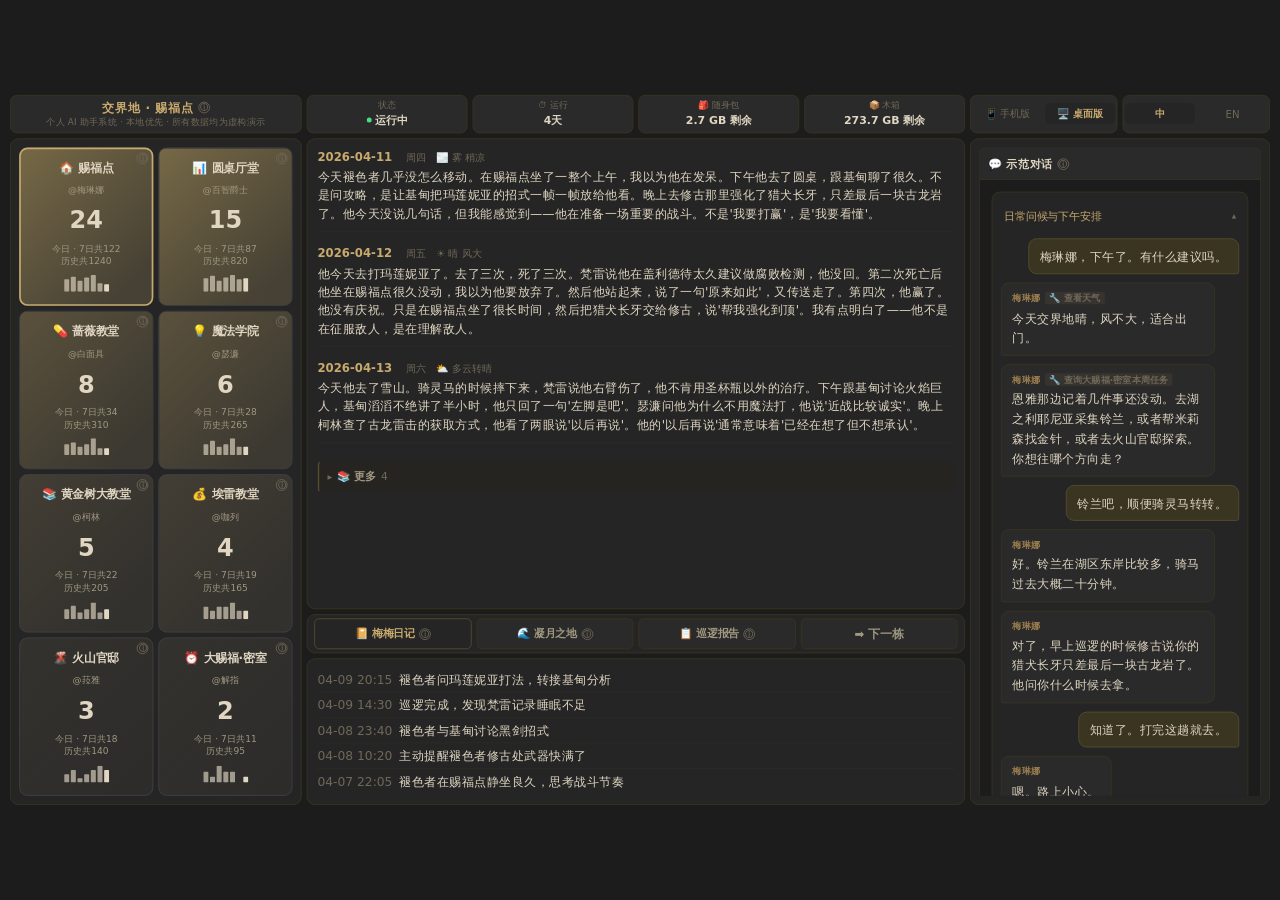
==== index.html @ e6fd1000 "feat(demo): 桌面版打磨 + 数据/视觉对齐 + 状态持久化 UI / 排版： - view/lang switch 内按钮 flex:1 平分，避免中/EN 文字短不铺满 - 火山官邸 c" ====
<!DOCTYPE html>
<html lang="zh-CN">
<head>
  <script>
  // UA 分流 + localStorage 偏好覆盖
  (function(){
    var pref = null;
    try { pref = localStorage.getItem('demo_view'); } catch(e){}
    if (pref === 'desktop') { location.replace('/desktop.html'); return; }
    if (!pref) {
      var isMobile = /Mobi|Android|iPhone|iPad|iPod/i.test(navigator.userAgent);
      if (!isMobile) { location.replace('/desktop.html'); return; }
    }
  })();
  </script>
  <meta charset="UTF-8">
  <meta name="viewport" content="width=device-width, initial-scale=1.0">
  <title>MoSphere · Site of Grace Demo</title>
  <link rel="stylesheet" href="css/style.css?v=20260425h">
</head>
<body>
  <header id="header">
    <div class="title-box">
      <h1 id="main-title"></h1>
      <div id="header-subtitle"></div>
    </div>
    <div class="view-switch" id="view-switch">
      <button type="button" class="view-opt active" data-view="mobile">📱 手机版</button>
      <button type="button" class="view-opt" data-view="desktop">🖥️ 桌面版</button>
    </div>
    <div class="lang-switch" id="lang-switch">
      <button type="button" class="lang-opt" data-lang="cn" onclick="setLang('cn')">中</button>
      <button type="button" class="lang-opt" data-lang="en" onclick="setLang('en')">EN</button>
    </div>
  </header>

  <main>
    <!-- Conversation Demo (手机版特供，放最顶) -->
    <section id="conversation-section">
      <div class="accordion" id="conv-accordion"></div>
    </section>

    <!-- Accordion Content (SECTIONS) -->
    <section id="content-section">
      <div class="accordion" id="accordion"></div>
    </section>

    <!-- Building Panel (cards 放下面，对齐 live 顺序) -->
    <section id="buildings-section">
      <div id="buildings-grid"></div>
      <div class="building-detail" id="building-detail" style="display:none"></div>
    </section>

    <!-- Status bar (footer) -->
    <div class="status-bar" id="status-bar"></div>
  </main>

  <footer>
    <p id="footer-text">Demo with fictional data. MoSphere is a personal AI OS project.</p>
  </footer>

  <script src="js/app.js?v=20260425h"></script>
</body>
</html>
---- css/style.css ----
/* ═══════════════════════════════════════════
   MoSphere Demo — Elden Ring Dark Theme
   Primary: #C8AA6E  Background: #1C1C1C
   ═══════════════════════════════════════════ */

:root {
  --gold: #C8AA6E;
  --gold-dim: #9A7D4E;
  --gold-bright: #E8D5A3;
  --bg-primary: #1C1C1C;
  --bg-secondary: #252525;
  --bg-card: #2A2A2A;
  --bg-card-hover: #333333;
  --text-primary: #E0D6C2;
  --text-secondary: #A09880;
  --text-dim: #706858;
  --border: #3A3520;
  --border-gold: #5A4D2E;
  --green: #4ade80;
  --red: #f87171;
  --yellow: #fbbf24;
}

* { margin: 0; padding: 0; box-sizing: border-box; }

html { overflow-x: hidden; }

body {
  background: var(--bg-primary);
  color: var(--text-primary);
  font-family: 'Segoe UI', 'Noto Sans SC', 'Noto Sans', system-ui, sans-serif;
  line-height: 1.6;
  font-size: 14px;
  overflow-x: hidden;
}

/* ── Header (一行方格，随页面滚动，padding 对齐 main) ── */
header {
  display: flex;
  flex-wrap: wrap;
  align-items: stretch;
  gap: 6px;
  padding: 6px 12px;
  background: var(--bg-secondary);
}

.title-box {
  background: var(--bg-card);
  border: 1px solid var(--border);
  border-radius: 8px;
  padding: 6px 14px;
  display: flex;
  flex-direction: column;
  justify-content: center;
  align-items: center;
  text-align: center;
  flex: 2;
  min-width: 220px;
}

.title-box h1 {
  display: flex;
  align-items: center;
  justify-content: center;
  font-size: 1rem;
  color: var(--gold);
  font-weight: 600;
  letter-spacing: 0.5px;
  line-height: 1.2;
}

.title-box #header-subtitle {
  font-size: 0.7rem;
  color: var(--text-dim);
  margin-top: 2px;
  letter-spacing: 0.2px;
  line-height: 1.3;
}

/* status-bar 在 main 末尾做页脚状态条（对齐 live） */
.status-bar {
  display: flex;
  flex-wrap: wrap;
  gap: 6px;
  justify-content: center;
  margin-top: 6px;
}
/* 手机端（<900px）底部 4 格固定 2×2 */
@media (max-width: 899px) {
  .status-bar {
    display: grid;
    grid-template-columns: repeat(2, 1fr);
  }
  .status-bar .status-item { min-width: 0; }
}

.status-item {
  flex: 1;
  min-width: 108px;
  background: var(--bg-card);
  border: 1px solid var(--border);
  border-radius: 8px;
  padding: 4px 12px;
  display: flex;
  flex-direction: column;
  justify-content: center;
  text-align: center;
  align-items: center;
}
.status-item .label {
  font-size: 0.7rem;
  color: var(--text-dim);
  line-height: 1.2;
}
.status-item .value {
  font-size: 0.88rem;
  color: var(--text-primary);
  font-weight: 600;
  margin-top: 2px;
  display: flex;
  align-items: center;
  gap: 5px;
  white-space: nowrap;
  overflow: hidden;
  text-overflow: ellipsis;
}

.status-dot {
  width: 6px; height: 6px;
  border-radius: 50%;
  background: var(--green);
  flex-shrink: 0;
}

/* view-switch / lang-switch：横向 2 按钮分段控件 */
.view-switch,
.lang-switch {
  display: flex;
  flex-direction: row;
  align-items: center;
  gap: 3px;
  background: var(--bg-card);
  border: 1px solid var(--border);
  border-radius: 8px;
  padding: 3px;
  flex: 0 0 auto;
}
.view-opt,
.lang-opt {
  flex: 1;
  background: transparent;
  color: var(--text-dim);
  border: none;
  border-radius: 6px;
  padding: 6px 12px;
  font-size: 0.8rem;
  font-family: inherit;
  text-align: center;
  cursor: pointer;
  white-space: nowrap;
  transition: background 0.15s, color 0.15s;
}
.view-opt:hover,
.lang-opt:hover { color: var(--text-primary); }
.view-opt.active,
.lang-opt.active {
  background: var(--bg-secondary);
  color: var(--gold);
  cursor: default;
  font-weight: 600;
}

/* ── Main ── */
main {
  margin: 0 auto;
  padding: 6px 12px;
}

section { margin-bottom: 6px; }

.section-title {
  display: flex;
  align-items: center;
  color: var(--gold);
  font-size: 0.95rem;
  font-weight: 600;
  margin-bottom: 12px;
  padding-bottom: 6px;
  border-bottom: 1px solid var(--border);
}

/* ── Building Panel (≥900 1×8 / 400-899 2×4 / <400 4×2) ── */
#buildings-grid {
  display: grid;
  grid-template-columns: repeat(8, 1fr);
  gap: 6px;
}
@media (max-width: 899px) {
  #buildings-grid { grid-template-columns: repeat(4, 1fr); }
}
@media (max-width: 399px) {
  #buildings-grid { grid-template-columns: repeat(2, 1fr); }
}

.building-card {
  background: var(--bg-card);
  border: 1px solid #444;
  border-radius: 10px;
  padding: 10px 8px;
  text-align: center;
  cursor: pointer;
  transition: border-color 0.15s, background 0.15s;
  position: relative;
  display: flex;
  flex-direction: column;
  justify-content: space-between;
  min-height: 0;
}
.building-card:hover { border-color: var(--gold-dim); }
.building-card.active {
  outline: 2px solid var(--gold);
  outline-offset: -2px;
}

/* 4 档金色半透明叠加（按今日活跃度排名分档，8 栋每档 2 格） */
.building-card.grade-1 {
  background: linear-gradient(135deg, rgba(232,198,112,0.40), rgba(232,198,112,0.15) 85%), var(--bg-card);
}
.building-card.grade-2 {
  background: linear-gradient(135deg, rgba(216,184,108,0.28), rgba(216,184,108,0.10) 85%), var(--bg-card);
}
.building-card.grade-3 {
  background: linear-gradient(135deg, rgba(180,153,98,0.18), rgba(180,153,98,0.06) 85%), var(--bg-card);
}
.building-card.grade-4 {
  background: linear-gradient(135deg, rgba(139,117,73,0.10), rgba(139,117,73,0.03) 85%), var(--bg-card);
}

/* 第 9 格占位：虚线框、无内容、不响应点击 */
.building-card.placeholder {
  cursor: default;
  background: transparent;
  border: 1px dashed var(--border);
}
.building-card.placeholder:hover { border-color: var(--border); }

/* 卡内排版对齐 live（除配色外）：name 1rem / nick 0.75rem / today 2.2rem / stats 0.75rem */
.building-card .card-emoji {
  display: none; /* emoji 合并到 name 行 */
}
.building-card .card-name {
  font-size: 1rem;
  font-weight: 700;
  line-height: 1.2;
  margin-bottom: 2px;
  white-space: nowrap;
  overflow: hidden;
  text-overflow: ellipsis;
}
.building-card .card-npc {
  font-size: 0.75rem;
  color: var(--text-secondary);
  margin-bottom: 4px;
  white-space: nowrap;
  overflow: hidden;
  text-overflow: ellipsis;
}
.building-card .card-count {
  font-size: 2.2rem;
  font-weight: 700;
  line-height: 1;
  margin: 2px 0;
}
.building-card .card-sub {
  font-size: 0.72rem;
  color: var(--text-secondary);
  line-height: 1.4;
  margin-top: 2px;
}
.building-card svg {
  display: block;
  margin: 6px auto 0;
  color: currentColor;
}

/* Building Detail */
.building-detail {
  background: #222;
  border: 1px solid var(--border-gold);
  border-radius: 8px;
  padding: 16px 18px;
  margin-top: 8px;
  animation: fadeIn 0.15s ease;
}

@keyframes fadeIn {
  from { opacity: 0; transform: translateY(-4px); }
  to   { opacity: 1; transform: translateY(0); }
}

.detail-header {
  display: flex;
  align-items: center;
  gap: 10px;
  margin-bottom: 8px;
}

.detail-emoji { font-size: 1.6rem; }

.detail-name {
  font-size: 1rem;
  color: var(--gold-bright);
  font-weight: 600;
}

.detail-npc { font-size: 0.78rem; color: var(--text-secondary); }

.detail-desc {
  font-size: 0.82rem;
  color: var(--text-secondary);
  margin-bottom: 10px;
  padding-bottom: 10px;
  border-bottom: 1px solid var(--border);
}

.log-row {
  display: flex;
  gap: 12px;
  padding: 5px 0;
  font-size: 0.8rem;
  border-bottom: 1px solid rgba(58,53,32,0.4);
}
.log-row:last-child { border-bottom: none; }
.log-time { color: var(--text-dim); min-width: 90px; flex-shrink: 0; }
.log-summary { color: var(--text-primary); min-width: 0; overflow-wrap: anywhere; }
/* 火山官邸 contact 内的 observation 行允许换行（长英文不剪掉） */
.contact-body .data-row { white-space: normal; align-items: flex-start; font-size: 1rem; }
.contact-body .data-row .log-summary { white-space: normal; }
/* 火山官邸 contact 内 content 整体放大一档 */
.contact-body .contact-field { font-size: 0.85rem; }
.contact-body .contact-tags .tag-label { font-size: 0.8rem; }

/* ── Accordion ── */
.accordion { display: flex; flex-direction: column; gap: 4px; }

.accordion-item {
  border: 1px solid var(--border);
  border-radius: 6px;
}

.accordion-header {
  display: flex;
  justify-content: space-between;
  align-items: center;
  padding: 10px 14px;
  cursor: pointer;
  background: var(--bg-card);
  user-select: none;
  font-size: 0.88rem;
  font-weight: 600;
  transition: background 0.15s;
  border-radius: 6px;
}

.accordion-header:hover { background: var(--bg-card-hover); }
.accordion-header.open {
  border-bottom: 1px solid var(--border);
  border-radius: 6px 6px 0 0;
}

.accordion-body.open {
  border-radius: 0 0 6px 6px;
}

.accordion-title { color: var(--text-primary); }
.accordion-badge {
  font-size: 0.72rem;
  color: var(--text-dim);
  margin-left: 8px;
  font-weight: 400;
}
.accordion-chevron {
  font-size: 0.7rem;
  color: var(--text-dim);
  transition: transform 0.15s;
}
.accordion-header.open .accordion-chevron { transform: rotate(180deg); }

.accordion-body {
  display: none;
  padding: 14px;
  background: var(--bg-primary);
  font-size: 0.92rem;
  line-height: 1.6;
}
.accordion-body.open { display: block; }

/* ── Data Rows (text-dense style) ── */
.data-row {
  display: flex;
  align-items: center;
  gap: 10px;
  padding: 5px 0;
  font-size: 0.92rem;
  border-bottom: 1px solid rgba(58,53,32,0.3);
  white-space: nowrap;
  overflow: hidden;
}
.data-row:last-child { border-bottom: none; }
.data-row .dr-main { flex: 1; overflow: hidden; text-overflow: ellipsis; }
.data-row .dr-meta { color: var(--text-secondary); font-size: 0.76rem; flex-shrink: 0; }
.data-row .dr-label { color: var(--text-dim); min-width: 60px; flex-shrink: 0; font-size: 0.76rem; }

.data-dot { font-size: 0.7rem; flex-shrink: 0; }

/* Subsection header */
.sub-header {
  color: var(--gold);
  font-size: 0.8rem;
  font-weight: 600;
  margin: 10px 0 4px;
}
.sub-header:first-child { margin-top: 0; }

/* Inline summary line */
.summary-line {
  font-size: 0.82rem;
  color: var(--text-primary);
  padding: 6px 0;
  border-bottom: 1px solid var(--border);
  margin-bottom: 8px;
}

/* Colors */
.c-green { color: var(--green); }
.c-red   { color: var(--red); }
.c-gold  { color: var(--gold); }
.c-dim   { color: var(--text-dim); }

/* Priority dots */
.pdot {
  width: 7px; height: 7px;
  border-radius: 50%;
  flex-shrink: 0;
  display: inline-block;
}
.pdot-high   { background: var(--red); }
.pdot-medium { background: var(--yellow); }
.pdot-low    { background: #60a5fa; }
.pdot-done   { background: #555; }

/* done strikethrough */
.done-task { text-decoration: line-through; color: var(--text-dim); }

/* Inspiration */
.insp-done { text-decoration: line-through; color: var(--text-dim); }

/* ── Conversations ── */

/* inner conversation group headers inside the chat window */
.conv-group { border-bottom: 1px solid var(--border); }
.conv-group:last-child { border-bottom: none; }

.conv-group-header {
  display: flex;
  justify-content: space-between;
  align-items: center;
  padding: 9px 4px;
  cursor: pointer;
  font-size: 0.8rem;
  color: var(--text-secondary);
  user-select: none;
  transition: color 0.15s;
}
.conv-group-header:hover, .conv-group-header.open { color: var(--gold); }

.conv-chevron {
  font-size: 0.68rem;
  transition: transform 0.15s;
  color: var(--text-dim);
}
.conv-group-header.open .conv-chevron { transform: rotate(180deg); }

.conv-group-body { display: none; padding: 6px 0 10px; }
.conv-group-body.open { display: block; }

.chat-window {
  background: var(--bg-secondary);
  border: 1px solid var(--border);
  border-radius: 10px;
  padding: 16px;
  max-height: 440px;
  overflow-y: auto;
}

.chat-msg { margin-bottom: 10px; display: flex; }
.chat-msg.user { justify-content: flex-end; }
.chat-msg.assistant { justify-content: flex-start; }
.chat-msg.system { justify-content: center; }

.chat-bubble {
  max-width: 78%;
  padding: 9px 13px;
  border-radius: 10px;
  font-size: 0.92rem;
  line-height: 1.6;
  white-space: pre-line;
}

.chat-msg.user .chat-bubble {
  background: #3A3520;
  border: 1px solid var(--border-gold);
  border-radius: 10px 10px 3px 10px;
}

.chat-msg.assistant .chat-bubble {
  background: var(--bg-card);
  border: 1px solid var(--border);
  border-radius: 10px 10px 10px 3px;
}

.chat-npc-label {
  font-size: 0.68rem;
  color: var(--gold-dim);
  font-weight: 600;
  margin-bottom: 3px;
}

.chat-building-tag {
  font-size: 0.64rem;
  color: var(--text-dim);
  background: rgba(200,170,110,0.1);
  padding: 1px 5px;
  border-radius: 3px;
  margin-left: 5px;
}

.chat-msg.system .chat-bubble {
  background: transparent;
  color: var(--text-dim);
  font-size: 0.74rem;
  padding: 4px 10px;
  border: 1px dashed var(--border);
  border-radius: 6px;
  max-width: 90%;
  text-align: center;
}

/* ── Tooltip ── */
.tooltip-wrapper {
  position: relative;
  display: inline-flex;
  align-items: center;
  vertical-align: middle;
}

.info-icon {
  display: inline-flex;
  align-items: center;
  justify-content: center;
  width: 14px;
  height: 14px;
  border-radius: 50%;
  border: 1px solid var(--text-dim);
  color: var(--text-dim);
  font-size: 0.58rem;
  font-weight: 700;
  font-style: normal;
  cursor: default;
  margin-left: 5px;
  flex-shrink: 0;
  line-height: 1;
  transition: border-color 0.15s, color 0.15s;
  user-select: none;
}

.info-icon:hover {
  border-color: var(--gold-dim);
  color: var(--gold-dim);
}

.tooltip-wrapper .tooltip-text {
  visibility: hidden;
  opacity: 0;
  position: absolute;
  bottom: calc(100% + 7px);
  left: 0;
  transform: none;
  background: rgba(18, 16, 10, 0.93);
  color: var(--text-secondary);
  font-size: 0.75rem;
  font-weight: 400;
  line-height: 1.55;
  padding: 8px 11px;
  border-radius: 6px;
  border: 1px solid var(--border-gold);
  white-space: normal;
  width: 240px;
  pointer-events: none;
  transition: opacity 0.18s ease;
  z-index: 300;
  text-align: left;
}

.tooltip-wrapper:hover .tooltip-text {
  visibility: visible;
  opacity: 1;
  animation: tooltipFadeIn 0.18s ease;
}

/* In the sticky header, drop tooltip downward to avoid clipping */
header .tooltip-wrapper .tooltip-text {
  bottom: auto;
  top: calc(100% + 7px);
}

@keyframes tooltipFadeIn {
  from { opacity: 0; transform: translateY(4px); }
  to   { opacity: 1; transform: translateY(0); }
}

/* ── Footer ── */
footer {
  text-align: center;
  padding: 20px;
  border-top: 1px solid var(--border);
  color: var(--text-dim);
  font-size: 0.74rem;
}

/* ── Scrollbar ── */
::-webkit-scrollbar { width: 5px; height: 5px; }
::-webkit-scrollbar-track { background: var(--bg-primary); }
::-webkit-scrollbar-thumb { background: var(--border-gold); border-radius: 3px; }
::-webkit-scrollbar-thumb:hover { background: var(--gold-dim); }

/* ── 通用折叠（schedule / inspirations / archive / diary older / teahouse contact） ── */
.sched-fold,
.insp-fold,
.arch-fold,
.patrol-fold {
  margin-top: 6px;
  margin-bottom: 4px;
}
.sched-fold > summary,
.insp-fold > summary,
.arch-fold > summary,
.patrol-fold > summary {
  cursor: pointer;
  color: var(--gold);
  font-size: 0.84rem;
  font-weight: 600;
  padding: 6px 10px;
  background: rgba(40,35,22,0.3);
  border-left: 2px solid var(--border-gold);
  border-radius: 4px;
  list-style: none;
  user-select: none;
  display: flex;
  align-items: center;
  gap: 6px;
}
.sched-fold > summary::-webkit-details-marker,
.insp-fold > summary::-webkit-details-marker,
.arch-fold > summary::-webkit-details-marker,
.patrol-fold > summary::-webkit-details-marker { display: none; }
.sched-fold > summary::before,
.insp-fold > summary::before,
.arch-fold > summary::before,
.patrol-fold > summary::before {
  content: '▸';
  color: var(--text-dim);
  font-size: 0.72rem;
  transition: transform 0.15s;
}
.sched-fold[open] > summary::before,
.insp-fold[open] > summary::before,
.arch-fold[open] > summary::before,
.patrol-fold[open] > summary::before { transform: rotate(90deg); }
.sched-fold > summary:hover,
.insp-fold > summary:hover,
.arch-fold > summary:hover,
.patrol-fold > summary:hover { background: rgba(90,77,46,0.2); }
.sched-fold-body,
.insp-fold-body,
.arch-fold-body,
.patrol-fold-body {
  padding: 4px 6px 0 6px;
}
/* 折叠展开后内部行距比常规 .data-row 紧一点 */
.sched-fold-body .data-row,
.insp-fold-body .data-row,
.arch-fold-body .data-row,
.patrol-fold-body .data-row { padding: 3px 0; }

/* ── Health 单行布局 ── */
.health-row .dr-label-big {
  min-width: 48px;
  color: var(--gold-dim);
  font-weight: 600;
  font-size: 0.8rem;
}

/* ── Diary 更早折叠 ── */
.diary-older {
  margin-top: 8px;
}
.diary-older summary {
  cursor: pointer;
  color: var(--text-secondary);
  font-size: 0.8rem;
  font-weight: 600;
  padding: 8px 10px;
  background: rgba(40,35,22,0.3);
  border-left: 2px solid var(--border-gold);
  border-radius: 4px;
  list-style: none;
  user-select: none;
  display: flex;
  align-items: center;
  gap: 6px;
}
.diary-older summary::-webkit-details-marker { display: none; }
.diary-older summary::before {
  content: '▸';
  color: var(--text-dim);
  font-size: 0.72rem;
  transition: transform 0.15s;
}
.diary-older[open] summary::before { transform: rotate(90deg); }
.diary-older summary:hover { background: rgba(90,77,46,0.18); }
.diary-older-body {
  padding: 12px 6px 0 6px;
}

/* ── Teahouse / Volcano Manor ── */
.contact-item {
  margin-bottom: 6px;
  background: rgba(40,35,22,0.4);
  border-left: 2px solid var(--border-gold);
  border-radius: 4px;
  overflow: hidden;
}
.contact-item summary.contact-name {
  cursor: pointer;
  color: var(--gold);
  font-weight: 600;
  font-size: 0.9rem;
  padding: 8px 12px;
  list-style: none;
  user-select: none;
  display: flex;
  align-items: center;
  gap: 6px;
}
.contact-item summary.contact-name::-webkit-details-marker { display: none; }
.contact-item summary.contact-name::before {
  content: '▸';
  color: var(--text-dim);
  font-size: 0.72rem;
  transition: transform 0.15s;
}
.contact-item[open] summary.contact-name::before { transform: rotate(90deg); }
.contact-item summary.contact-name:hover { background: rgba(90,77,46,0.18); }
.contact-item .contact-body {
  padding: 4px 12px 12px 12px;
}

.contact-tags {
  display: flex;
  flex-wrap: wrap;
  align-items: center;
  gap: 4px;
  margin-top: 4px;
}
.contact-tags .tag-label {
  font-size: 0.7rem;
  color: var(--text-dim);
  min-width: 40px;
}
.contact-field {
  font-size: 0.75rem;
  color: var(--text-primary);
  background: var(--bg-card);
  padding: 2px 8px;
  border-radius: 4px;
  border: 1px solid var(--border);
}
.contact-field.tag-like    { background: rgba(74,222,128,0.10); color: #86efac; border-color: rgba(74,222,128,0.25); }
.contact-field.tag-dislike { background: rgba(248,113,113,0.10); color: #fca5a5; border-color: rgba(248,113,113,0.25); }
.contact-field.tag-goal    { background: rgba(200,170,110,0.12); color: var(--gold-bright); border-color: var(--border-gold); }

/* ── Responsive ── */
@media (max-width: 600px) {
  header { padding: 6px 12px; gap: 4px; flex-wrap: wrap; }
  .title-box {
    flex: 1 1 100%;
    padding: 6px 10px;
  }
  .title-box h1 { font-size: 0.95rem; justify-content: center; }
  .title-box #header-subtitle { font-size: 0.68rem; margin-top: 1px; }
  .view-switch, .lang-switch {
    flex: 1 1 0;
    padding: 2px;
    gap: 2px;
  }
  .view-opt, .lang-opt {
    flex: 1 1 0;
    padding: 5px 6px;
    font-size: 0.75rem;
  }
}
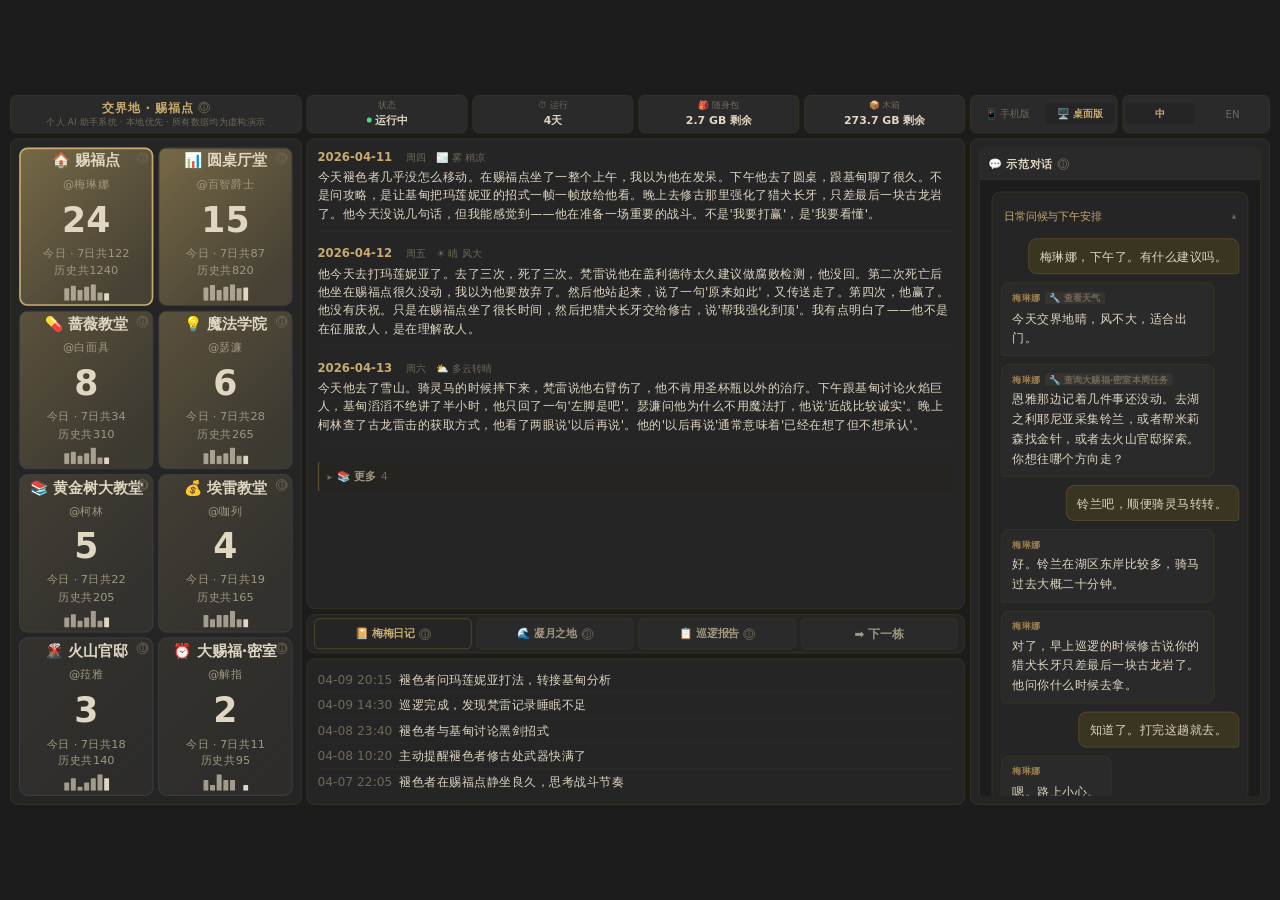
==== commit 3f9fe724: "fix(demo): 桌面字号放大 + logo 110px 适配大 cell demo 桌面 cell ~200×280 比 dashboard 桌面 cell 100×155 大近 2x， 直接照" ====
--- a/index.html
+++ b/index.html
@@ -6,17 +6,17 @@
   (function(){
     var pref = null;
     try { pref = localStorage.getItem('demo_view'); } catch(e){}
-    if (pref === 'desktop') { location.replace('/desktop.html'); return; }
+    if (pref === 'desktop') { location.replace('desktop.html'); return; }
     if (!pref) {
       var isMobile = /Mobi|Android|iPhone|iPad|iPod/i.test(navigator.userAgent);
-      if (!isMobile) { location.replace('/desktop.html'); return; }
+      if (!isMobile) { location.replace('desktop.html'); return; }
     }
   })();
   </script>
   <meta charset="UTF-8">
   <meta name="viewport" content="width=device-width, initial-scale=1.0">
   <title>MoSphere · Site of Grace Demo</title>
-  <link rel="stylesheet" href="css/style.css?v=20260425h">
+  <link rel="stylesheet" href="css/style.css?v=20260427b">
 </head>
 <body>
   <header id="header">
@@ -59,6 +59,6 @@
     <p id="footer-text">Demo with fictional data. MoSphere is a personal AI OS project.</p>
   </footer>
 
-  <script src="js/app.js?v=20260425h"></script>
+  <script src="js/app.js?v=20260427b"></script>
 </body>
 </html>
--- a/css/style.css
+++ b/css/style.css
@@ -257,6 +257,8 @@
   overflow: hidden;
   text-overflow: ellipsis;
 }
+/* 手机端英文卡名更长，缩一档 */
+body.lang-en:not(.view-desktop) .building-card .card-name { font-size: 0.82rem; }
 .building-card .card-npc {
   font-size: 0.75rem;
   color: var(--text-secondary);
